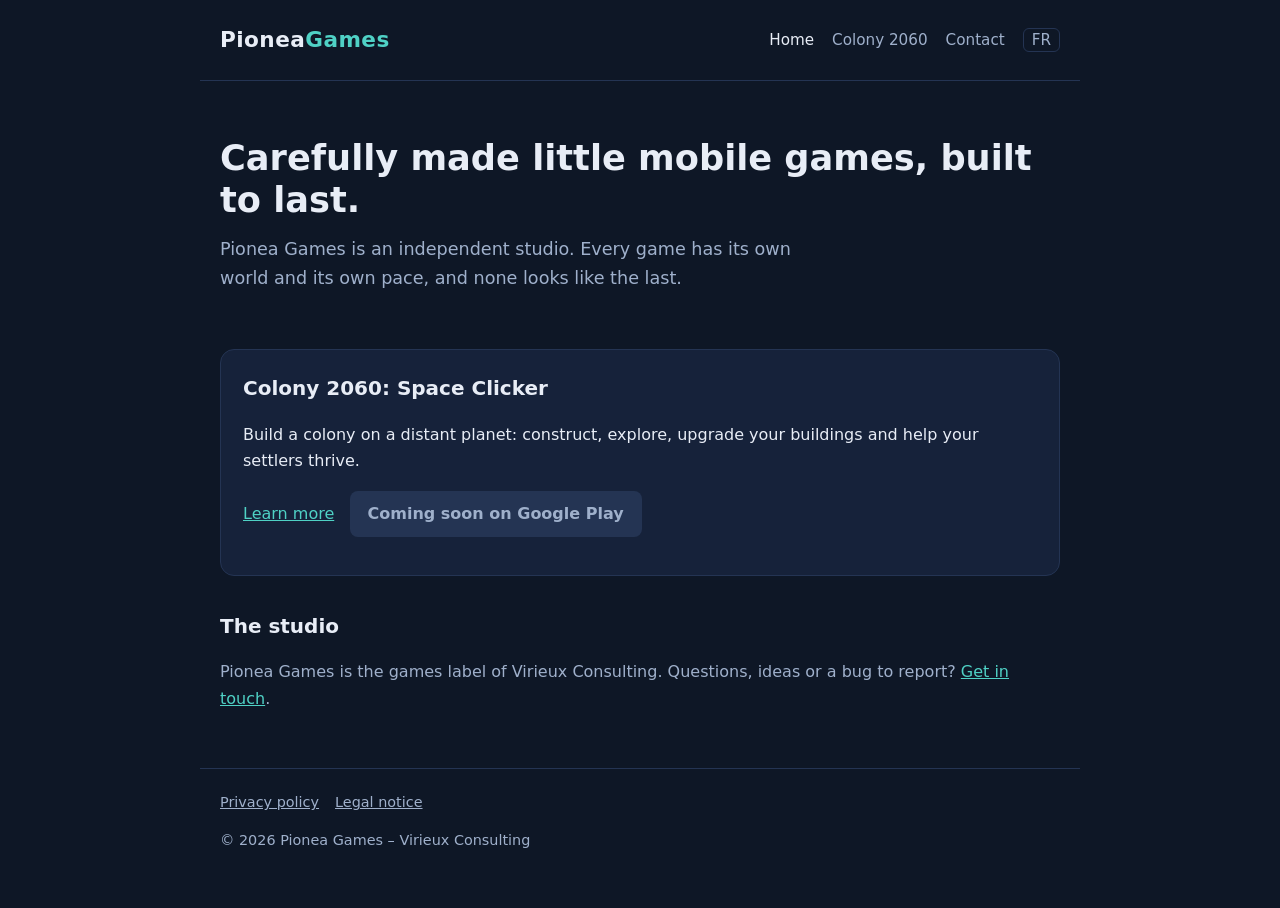
==== en/index.html @ 82339b9e "Add files via upload" ====
<!DOCTYPE html>
<html lang="en">
<head>
<meta charset="utf-8">
<meta name="viewport" content="width=device-width,initial-scale=1">
<title>Pionea Games – Independent mobile games</title>
<meta name="description" content="Pionea Games, an independent mobile game studio published by Virieux Consulting.">
<link rel="stylesheet" href="/style.css">
<link rel="icon" href="/favicon.svg" type="image/svg+xml">
<link rel="alternate" hreflang="fr" href="https://pioneagames.com/">
</head>
<body>
<header>
<a class="brand" href="/en/">Pionea<span>Games</span></a>
<nav><a href="/en/" class=on>Home</a><a href="/en/colony-2060.html">Colony 2060</a><a href="/en/contact.html">Contact</a><a class="lang" href="/">FR</a></nav>
</header>
<main>

<section class="hero">
<h1>Carefully made little mobile games, built to last.</h1>
<p>Pionea Games is an independent studio. Every game has its own world and its own pace, and none looks like the last.</p>
</section>
<section class="card">
<h2>Colony 2060: Space Clicker</h2>
<p>Build a colony on a distant planet: construct, explore, upgrade your buildings and help your settlers thrive.</p>
<p><a href="/en/colony-2060.html">Learn more</a> &nbsp; <span class="btn off">Coming soon on Google Play</span></p>
</section>
<section>
<h2>The studio</h2>
<p class="muted">Pionea Games is the games label of Virieux Consulting. Questions, ideas or a bug to report? <a href="/en/contact.html">Get in touch</a>.</p>
</section>
</main>
<footer>
<a href="/en/privacy.html">Privacy policy</a><a href="/en/legal.html">Legal notice</a>
<p>© 2026 Pionea Games – Virieux Consulting</p>
</footer>
</body>
</html>
---- style.css ----
:root{--bg:#0e1726;--card:#16223a;--text:#e8edf6;--muted:#9fb0cb;--accent:#4fd1c5;--line:#243453}
*{box-sizing:border-box}
html{scroll-behavior:smooth}
body{margin:0;font-family:system-ui,-apple-system,"Segoe UI",Roboto,sans-serif;background:var(--bg);color:var(--text);line-height:1.65}
a{color:var(--accent)}
header,main,footer{max-width:880px;margin:0 auto;padding:0 20px}
header{display:flex;flex-wrap:wrap;align-items:center;justify-content:space-between;gap:12px;padding-top:22px;padding-bottom:22px;border-bottom:1px solid var(--line)}
.brand{font-weight:700;font-size:1.35rem;letter-spacing:.02em;color:var(--text);text-decoration:none}
.brand span{color:var(--accent)}
nav a{margin-left:18px;text-decoration:none;color:var(--muted);font-size:.95rem}
nav a:hover,nav a.on{color:var(--text)}
.lang{border:1px solid var(--line);border-radius:6px;padding:2px 8px}
.hero{padding:56px 0 28px}
.hero h1{font-size:2.2rem;line-height:1.2;margin:0 0 14px}
.hero p{color:var(--muted);font-size:1.1rem;max-width:620px;margin:0}
.card{background:var(--card);border:1px solid var(--line);border-radius:14px;padding:22px;margin:28px 0}
.card h2,.card h3{margin-top:0}
.btn{display:inline-block;background:var(--accent);color:#06222a;font-weight:600;border-radius:8px;padding:10px 18px;text-decoration:none}
.btn.off{background:var(--line);color:var(--muted);cursor:default}
h1.page{font-size:1.9rem;margin:44px 0 6px}
h2{margin-top:34px;font-size:1.25rem}
.muted{color:var(--muted)}
ul{padding-left:20px}
footer{border-top:1px solid var(--line);margin-top:56px;padding-top:22px;padding-bottom:40px;color:var(--muted);font-size:.9rem}
footer a{color:var(--muted);margin-right:16px}
table{border-collapse:collapse;width:100%}
td{padding:8px 10px;border-bottom:1px solid var(--line);vertical-align:top}
td:first-child{color:var(--muted);width:38%}
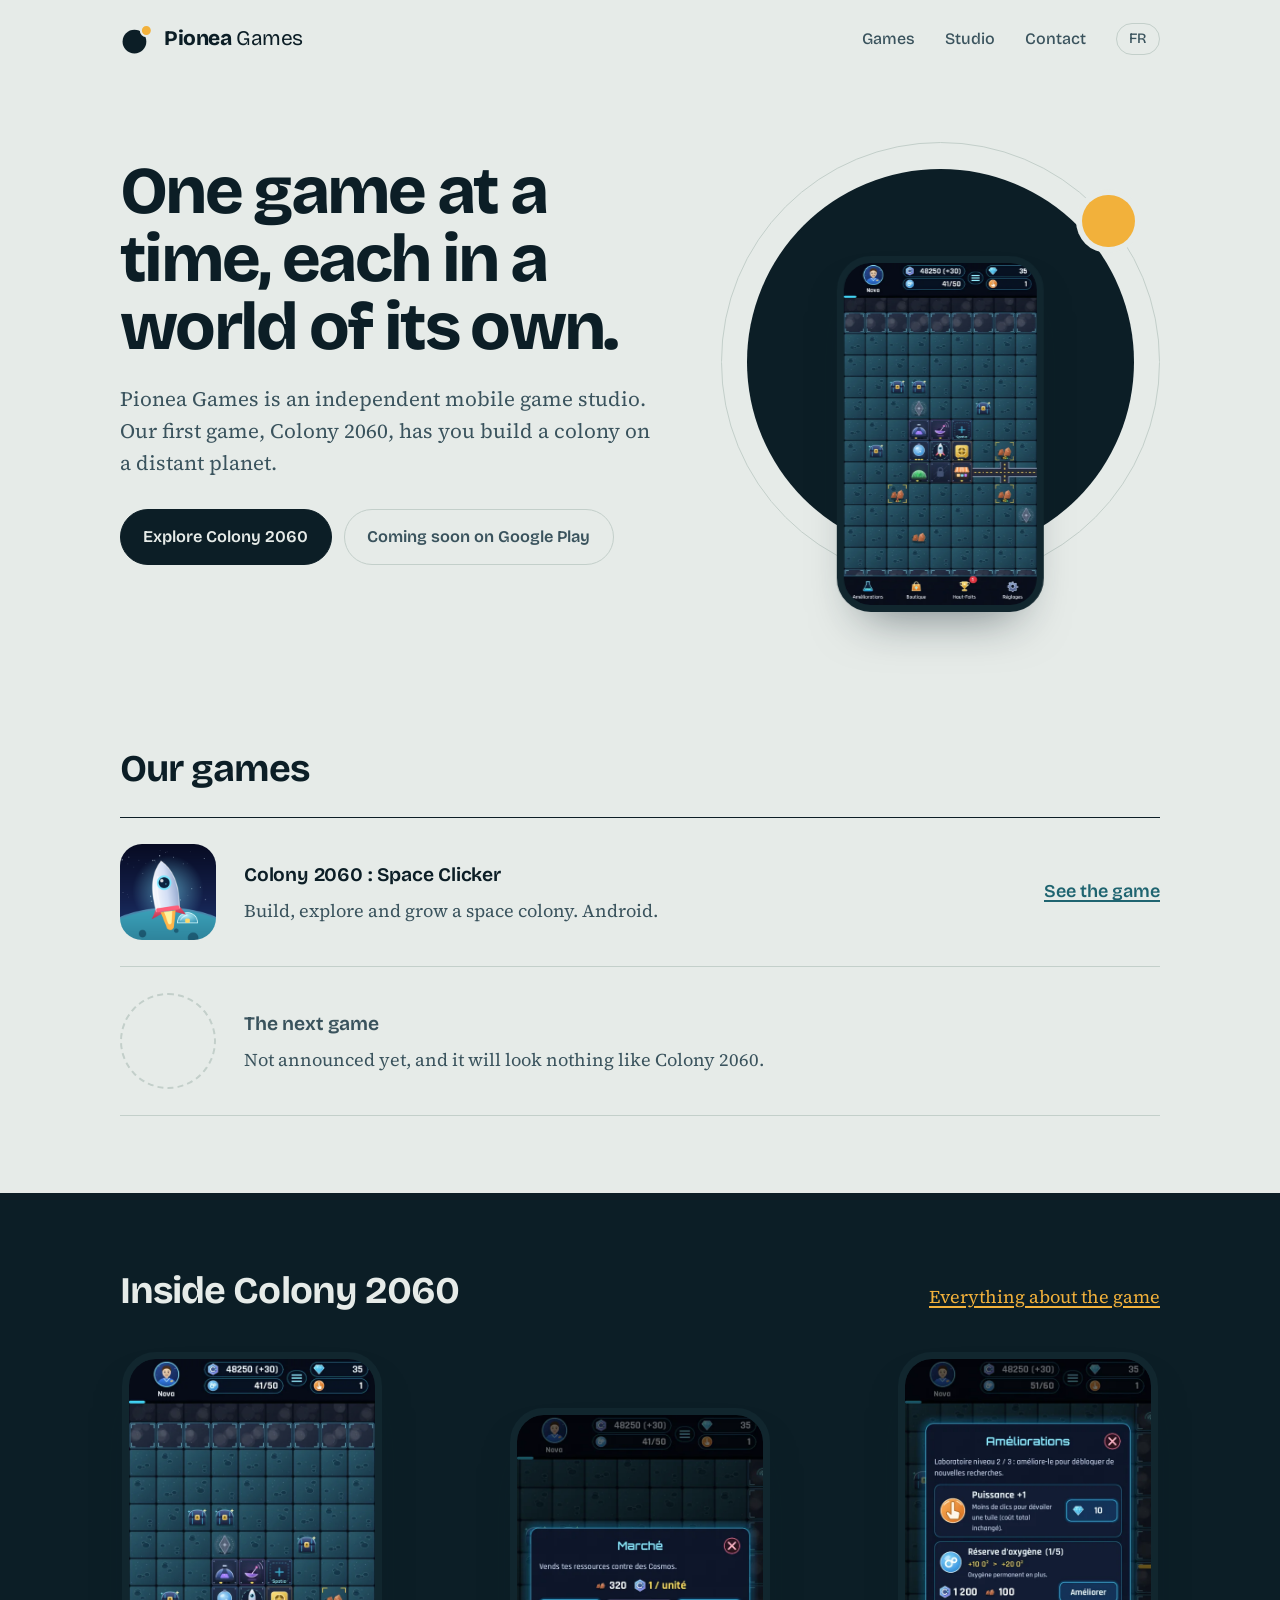
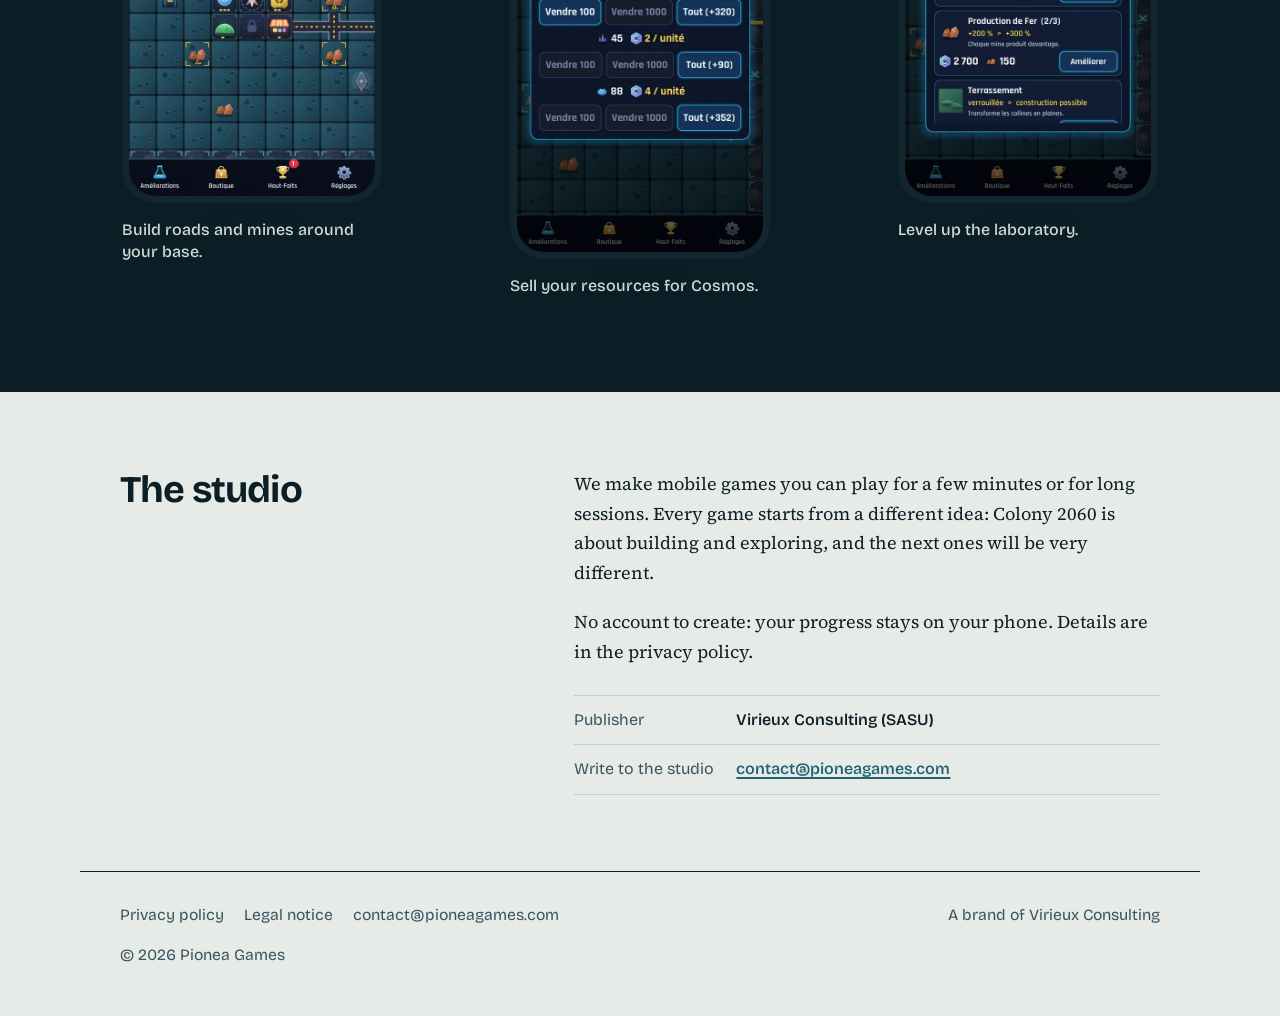
==== commit bcdd37bb: "Add files via upload" ====
--- a/en/index.html
+++ b/en/index.html
@@ -5,34 +5,89 @@
 <meta name="viewport" content="width=device-width,initial-scale=1">
 <title>Pionea Games – Independent mobile games</title>
 <meta name="description" content="Pionea Games, an independent mobile game studio published by Virieux Consulting.">
+<meta name="theme-color" content="#E6EBE8">
+<link rel="canonical" href="https://pioneagames.com/en/">
+<link rel="alternate" hreflang="en" href="https://pioneagames.com/en/">
+<link rel="alternate" hreflang="fr" href="https://pioneagames.com/">
+<meta property="og:title" content="Pionea Games – Independent mobile games">
+<meta property="og:description" content="Pionea Games, an independent mobile game studio published by Virieux Consulting.">
+<meta property="og:type" content="website">
+<meta property="og:url" content="https://pioneagames.com/en/">
+<link rel="preload" href="/assets/fonts/bricolage.woff2" as="font" type="font/woff2" crossorigin>
 <link rel="stylesheet" href="/style.css">
 <link rel="icon" href="/favicon.svg" type="image/svg+xml">
-<link rel="alternate" hreflang="fr" href="https://pioneagames.com/">
 </head>
 <body>
-<header>
-<a class="brand" href="/en/">Pionea<span>Games</span></a>
-<nav><a href="/en/" class=on>Home</a><a href="/en/colony-2060.html">Colony 2060</a><a href="/en/contact.html">Contact</a><a class="lang" href="/">FR</a></nav>
+<a class="skip" href="#main">Skip to content</a>
+<header class="wrap top">
+<a class="brand" href="/en/" aria-label="Pionea Games"><svg class="mark" viewBox="0 0 40 40" aria-hidden="true"><circle cx="17" cy="23" r="14" fill="#0C1E26"/><circle cx="31" cy="10" r="6.5" fill="#F2B13B" stroke="#E6EBE8" stroke-width="2.5"/></svg><span><b>Pionea</b> Games</span></a>
+<nav aria-label="Navigation">
+<a href="/en/#jeux">Games</a>
+<a href="/en/#studio">Studio</a>
+<a href="/en/contact.html">Contact</a>
+<a class="lang" href="/" hreflang="fr" lang="fr">FR</a>
+</nav>
 </header>
-<main>
+<main id="main">
 
-<section class="hero">
-<h1>Carefully made little mobile games, built to last.</h1>
-<p>Pionea Games is an independent studio. Every game has its own world and its own pace, and none looks like the last.</p>
+<div class="wrap">
+<div class="hero">
+<div>
+<h1 class="big">One game at a time, each in a world of its own.</h1>
+<p class="lead">Pionea Games is an independent mobile game studio. Our first game, Colony 2060, has you build a colony on a distant planet.</p>
+<div class="btns"><a class="btn" href="/en/colony-2060.html">Explore Colony 2060</a><span class="btn soon">Coming soon on Google Play</span></div>
+</div>
+<div class="world" aria-hidden="false">
+<span class="planet"></span><span class="orbit"></span><span class="moon"></span>
+<figure class="phone "><img src="/assets/img/map.webp" width="540" height="960" alt="Colony 2060: the base, roads and deposits seen from above" decoding="async"></figure>
+</div>
+</div>
+
+<section id="jeux">
+<div class="head"><h2>Our games</h2></div>
+<div class="rows">
+<div class="row">
+<img class="ico" src="/assets/img/colony2060-icon.png" width="96" height="96" alt="" loading="lazy">
+<div><h3>Colony 2060 : Space Clicker</h3><p>Build, explore and grow a space colony. Android.</p></div>
+<a class="go" href="/en/colony-2060.html">See the game</a>
+</div>
+<div class="row next">
+<span class="disc" aria-hidden="true"></span>
+<div><h3>The next game</h3><p>Not announced yet, and it will look nothing like Colony 2060.</p></div>
+</div>
+</div>
 </section>
-<section class="card">
-<h2>Colony 2060: Space Clicker</h2>
-<p>Build a colony on a distant planet: construct, explore, upgrade your buildings and help your settlers thrive.</p>
-<p><a href="/en/colony-2060.html">Learn more</a> &nbsp; <span class="btn off">Coming soon on Google Play</span></p>
+</div>
+
+<div class="band">
+<section class="wrap" style="padding-block:clamp(44px,6vw,84px)">
+<div class="head"><h2>Inside Colony 2060</h2><a href="/en/colony-2060.html">Everything about the game</a></div>
+<div class="shots">
+<figure class="item"><figure class="phone "><img src="/assets/img/map.webp" width="540" height="960" alt="Colony 2060: the base, roads and deposits seen from above" loading=lazy decoding="async"></figure><figcaption>Build roads and mines around your base.</figcaption></figure><figure class="item"><figure class="phone "><img src="/assets/img/market.webp" width="540" height="960" alt="Colony 2060: the market where you sell resources" loading=lazy decoding="async"></figure><figcaption>Sell your resources for Cosmos.</figcaption></figure><figure class="item"><figure class="phone "><img src="/assets/img/upg.webp" width="540" height="960" alt="Colony 2060: the upgrades laboratory" loading=lazy decoding="async"></figure><figcaption>Level up the laboratory.</figcaption></figure>
+</div>
 </section>
-<section>
+</div>
+
+<div class="wrap">
+<section id="studio" class="studio">
 <h2>The studio</h2>
-<p class="muted">Pionea Games is the games label of Virieux Consulting. Questions, ideas or a bug to report? <a href="/en/contact.html">Get in touch</a>.</p>
+<div>
+<p>We make mobile games you can play for a few minutes or for long sessions. Every game starts from a different idea: Colony 2060 is about building and exploring, and the next ones will be very different.</p>
+<p>No account to create: your progress stays on your phone. Details are in the privacy policy.</p>
+<dl class="facts">
+<div><dt>Publisher</dt><dd>Virieux Consulting (SASU)</dd></div>
+<div><dt>Write to the studio</dt><dd><a href="mailto:contact@pioneagames.com">contact@pioneagames.com</a></dd></div>
+</dl>
+</div>
 </section>
+</div>
 </main>
-<footer>
-<a href="/en/privacy.html">Privacy policy</a><a href="/en/legal.html">Legal notice</a>
-<p>© 2026 Pionea Games – Virieux Consulting</p>
+<footer class="wrap">
+<div class="cols">
+<div><a href="/en/privacy.html">Privacy policy</a><a href="/en/legal.html">Legal notice</a><a href="mailto:contact@pioneagames.com">contact@pioneagames.com</a></div>
+<div>A brand of Virieux Consulting</div>
+</div>
+<p>© 2026 Pionea Games</p>
 </footer>
 </body>
 </html>
--- a/style.css
+++ b/style.css
@@ -1,29 +1,123 @@
 
-:root{--bg:#0e1726;--card:#16223a;--text:#e8edf6;--muted:#9fb0cb;--accent:#4fd1c5;--line:#243453}
+@font-face{font-family:"Bricolage";src:url(/assets/fonts/bricolage.woff2) format("woff2");font-weight:200 800;font-display:swap}
+@font-face{font-family:"Source Serif";src:url(/assets/fonts/sourceserif.woff2) format("woff2");font-weight:200 900;font-display:swap}
+:root{
+  --regolith:#E6EBE8; --paper:#F2F5F3; --basalt:#0C1E26; --lagoon:#1F6470;
+  --beacon:#F2B13B; --mist:#C3CFCA; --soft:#3A535D;
+  --sans:"Bricolage",system-ui,-apple-system,"Segoe UI",Roboto,sans-serif;
+  --serif:"Source Serif",Georgia,"Times New Roman",serif;
+  --gut:clamp(20px,4vw,40px);
+}
 *{box-sizing:border-box}
 html{scroll-behavior:smooth}
-body{margin:0;font-family:system-ui,-apple-system,"Segoe UI",Roboto,sans-serif;background:var(--bg);color:var(--text);line-height:1.65}
-a{color:var(--accent)}
-header,main,footer{max-width:880px;margin:0 auto;padding:0 20px}
-header{display:flex;flex-wrap:wrap;align-items:center;justify-content:space-between;gap:12px;padding-top:22px;padding-bottom:22px;border-bottom:1px solid var(--line)}
-.brand{font-weight:700;font-size:1.35rem;letter-spacing:.02em;color:var(--text);text-decoration:none}
-.brand span{color:var(--accent)}
-nav a{margin-left:18px;text-decoration:none;color:var(--muted);font-size:.95rem}
-nav a:hover,nav a.on{color:var(--text)}
-.lang{border:1px solid var(--line);border-radius:6px;padding:2px 8px}
-.hero{padding:56px 0 28px}
-.hero h1{font-size:2.2rem;line-height:1.2;margin:0 0 14px}
-.hero p{color:var(--muted);font-size:1.1rem;max-width:620px;margin:0}
-.card{background:var(--card);border:1px solid var(--line);border-radius:14px;padding:22px;margin:28px 0}
-.card h2,.card h3{margin-top:0}
-.btn{display:inline-block;background:var(--accent);color:#06222a;font-weight:600;border-radius:8px;padding:10px 18px;text-decoration:none}
-.btn.off{background:var(--line);color:var(--muted);cursor:default}
-h1.page{font-size:1.9rem;margin:44px 0 6px}
-h2{margin-top:34px;font-size:1.25rem}
-.muted{color:var(--muted)}
-ul{padding-left:20px}
-footer{border-top:1px solid var(--line);margin-top:56px;padding-top:22px;padding-bottom:40px;color:var(--muted);font-size:.9rem}
-footer a{color:var(--muted);margin-right:16px}
-table{border-collapse:collapse;width:100%}
-td{padding:8px 10px;border-bottom:1px solid var(--line);vertical-align:top}
-td:first-child{color:var(--muted);width:38%}
+@media (prefers-reduced-motion:reduce){html{scroll-behavior:auto}*{animation:none!important;transition:none!important}}
+body{margin:0;background:var(--regolith);color:var(--basalt);font:400 1.125rem/1.65 var(--serif);-webkit-font-smoothing:antialiased}
+img{max-width:100%;height:auto;display:block}
+a{color:var(--lagoon);text-underline-offset:.18em;text-decoration-thickness:1.5px}
+a:hover{color:var(--basalt)}
+:focus-visible{outline:3px solid var(--lagoon);outline-offset:3px;border-radius:4px}
+.skip{position:absolute;left:-999px;top:8px;background:var(--basalt);color:var(--regolith);padding:8px 14px;border-radius:8px;z-index:9}
+.skip:focus{left:8px}
+.wrap{max-width:1120px;margin:0 auto;padding-inline:var(--gut)}
+
+/* en-tête */
+.top{display:flex;align-items:center;justify-content:space-between;gap:16px;padding-block:22px;font-family:var(--sans)}
+.brand{white-space:nowrap;display:flex;align-items:center;gap:10px;text-decoration:none;color:var(--basalt);font-size:1.3rem;letter-spacing:-.02em;font-weight:760}
+.brand b{font-weight:760}.brand span{font-weight:400}
+.brand .mark{width:34px;height:34px}
+.top nav{display:flex;align-items:center;gap:clamp(14px,3vw,30px);font-size:1rem;font-weight:500}
+.top nav a{color:var(--soft);text-decoration:none}
+.top nav a:hover,.top nav a[aria-current]{color:var(--basalt)}
+.top nav a[aria-current]{text-decoration:underline;text-decoration-thickness:2px;text-underline-offset:.4em}
+.top nav .lang{border:1.5px solid var(--mist);border-radius:999px;padding:3px 12px;font-size:.9rem}
+
+/* titres */
+h1,h2,h3{font-family:var(--sans);color:var(--basalt);margin:0}
+h1.big{font-size:clamp(2.4rem,5.2vw,4.4rem);line-height:1.02;letter-spacing:-.04em;font-weight:760;max-width:15ch;text-wrap:balance}
+h2{font-size:clamp(1.65rem,3vw,2.35rem);line-height:1.1;letter-spacing:-.025em;font-weight:700}
+h3{font-size:1.2rem;letter-spacing:-.01em;font-weight:650}
+.lead{font-size:clamp(1.15rem,1.6vw,1.35rem);line-height:1.55;max-width:34em;color:var(--soft);margin:22px 0 0}
+
+/* boutons */
+.btns{display:flex;flex-wrap:wrap;gap:12px;margin-top:30px;font-family:var(--sans)}
+.btn{display:inline-flex;align-items:center;padding:.85rem 1.4rem;border-radius:999px;font-weight:620;font-size:1.02rem;text-decoration:none;background:var(--basalt);color:var(--regolith);border:1.5px solid var(--basalt)}
+.btn:hover{background:var(--lagoon);border-color:var(--lagoon);color:#fff}
+.btn.soon{background:transparent;color:var(--soft);border-color:var(--mist);pointer-events:none}
+
+/* héros */
+.hero{display:grid;gap:clamp(28px,5vw,72px);align-items:center;padding-block:clamp(20px,5vw,64px) clamp(48px,7vw,96px)}
+@media (min-width:900px){.hero{grid-template-columns:1.1fr .9fr}}
+.world{position:relative;aspect-ratio:1/1;width:100%;max-width:540px;margin-inline:auto}
+.world .planet{position:absolute;inset:6%;border-radius:50%;background:var(--basalt)}
+.world .orbit{position:absolute;inset:0;border-radius:50%;border:1.5px solid var(--mist)}
+.world .moon{position:absolute;left:82.3%;top:11.9%;width:12%;aspect-ratio:1;border-radius:50%;background:var(--beacon);box-shadow:0 0 0 6px var(--regolith)}
+.world .phone{position:absolute;left:50%;bottom:-7%;width:47%;transform:translateX(-50%);animation:rise .9s cubic-bezier(.2,.7,.2,1) both}
+@keyframes rise{from{opacity:0;transform:translate(-50%,34px)}to{opacity:1;transform:translate(-50%,0)}}
+
+/* téléphone */
+.phone{margin:0;border:7px solid #11262e;border-radius:34px;background:#11262e;overflow:hidden;box-shadow:0 28px 50px -26px rgba(12,30,38,.55)}
+.phone img{width:100%;border-radius:26px}
+
+/* sections */
+section{padding-block:clamp(44px,6vw,84px)}
+.head{display:flex;flex-wrap:wrap;align-items:baseline;justify-content:space-between;gap:8px 24px;margin-bottom:28px}
+.rows{border-top:1.5px solid var(--basalt)}
+.row{display:grid;grid-template-columns:96px 1fr auto;gap:20px 28px;align-items:center;padding-block:26px;border-bottom:1.5px solid var(--mist)}
+.row .ico{width:96px;height:96px;border-radius:22px}
+.row p{margin:6px 0 0;color:var(--soft);max-width:36em}
+.row .go{font-family:var(--sans);font-weight:600}
+.row.next .disc{width:96px;height:96px;border-radius:50%;border:2px dashed var(--mist)}
+.row.next h3,.row.next p{color:var(--soft)}
+@media (max-width:640px){.row{grid-template-columns:72px 1fr}.row .ico,.row.next .disc{width:72px;height:72px;border-radius:18px}.row .go{grid-column:2}}
+
+/* bande sombre : captures */
+.band{background:var(--basalt);color:#CFDCD8}
+.band h2{color:var(--regolith)}
+.band a{color:var(--beacon)}.band :focus-visible{outline-color:var(--beacon)}
+.shots{display:flex;gap:clamp(16px,3vw,36px);overflow-x:auto;scroll-snap-type:x mandatory;padding:6px 2px 18px;margin-top:34px;-webkit-overflow-scrolling:touch}
+.shots figure.item{flex:0 0 min(62vw,250px);scroll-snap-align:start;margin:0}
+.shots figcaption{font-family:var(--sans);font-size:1rem;line-height:1.4;margin-top:16px;color:#CFDCD8;font-weight:500}
+@media (min-width:980px){.shots{overflow:visible;justify-content:space-between}.shots figure.item{flex:1 1 0;max-width:260px}.shots figure.item:nth-child(even){margin-top:56px}}
+
+/* studio */
+.studio{display:grid;gap:28px 64px}
+@media (min-width:900px){.studio{grid-template-columns:.8fr 1.2fr}}
+.studio p{margin:0 0 1.1em;max-width:36em}
+.facts{margin:28px 0 0;font-family:var(--sans);font-size:1rem}
+.facts div{display:grid;grid-template-columns:150px 1fr;gap:12px;padding-block:11px;border-top:1.5px solid var(--mist)}
+.facts div:last-child{border-bottom:1.5px solid var(--mist)}
+.facts dt{color:var(--soft)}.facts dd{margin:0;font-weight:560}
+
+/* fiche jeu */
+.gamehead{display:flex;align-items:center;gap:20px;margin-bottom:22px}
+.gamehead img{width:84px;height:84px;border-radius:20px}
+.defs{border-top:1.5px solid var(--basalt);margin:30px 0 0}
+.defs div{display:grid;gap:4px 28px;padding-block:20px;border-bottom:1.5px solid var(--mist)}
+@media (min-width:760px){.defs div{grid-template-columns:230px 1fr}}
+.defs dt{font-family:var(--sans);font-weight:650;font-size:1.15rem;letter-spacing:-.01em}
+.defs dd{margin:0;max-width:38em}
+.info{width:100%;border-collapse:collapse;font-family:var(--sans);font-size:1rem}
+.info td{padding:11px 0;border-top:1.5px solid var(--mist);vertical-align:top}
+.info tr:last-child td{border-bottom:1.5px solid var(--mist)}
+.info td:first-child{color:var(--soft);width:38%;padding-right:16px}
+
+/* contact */
+.mail{display:inline-block;font:700 clamp(1.5rem,5vw,3.2rem)/1.1 var(--sans);letter-spacing:-.03em;color:var(--basalt);text-decoration-thickness:3px;text-decoration-color:var(--beacon);text-underline-offset:.15em;margin:18px 0 8px;overflow-wrap:anywhere}
+.mail:hover{color:var(--lagoon)}
+
+/* pages de texte (confidentialité, mentions) */
+.prose{max-width:68ch}
+.prose h1.page{font:760 clamp(2rem,4.4vw,3.2rem)/1.05 var(--sans);letter-spacing:-.035em;margin:30px 0 10px}
+.prose h2{margin-top:2.2em;font-size:1.4rem}
+.prose p,.prose li{line-height:1.7}
+.prose .muted,.muted{color:var(--soft)}
+.prose table{width:100%;border-collapse:collapse;font-family:var(--sans);font-size:1rem;margin-top:12px}
+.prose td{padding:10px 0;border-top:1.5px solid var(--mist);vertical-align:top}
+.prose td:first-child{color:var(--soft);width:38%;padding-right:16px}
+
+/* pied */
+footer{border-top:1.5px solid var(--basalt);margin-top:clamp(40px,6vw,80px);padding-block:30px 48px;font-family:var(--sans);font-size:.98rem;color:var(--soft)}
+footer .cols{display:flex;flex-wrap:wrap;justify-content:space-between;gap:18px 40px}
+footer a{color:var(--soft);margin-right:20px;text-decoration:none}
+footer a:hover{color:var(--basalt);text-decoration:underline}
+footer p{margin:14px 0 0}
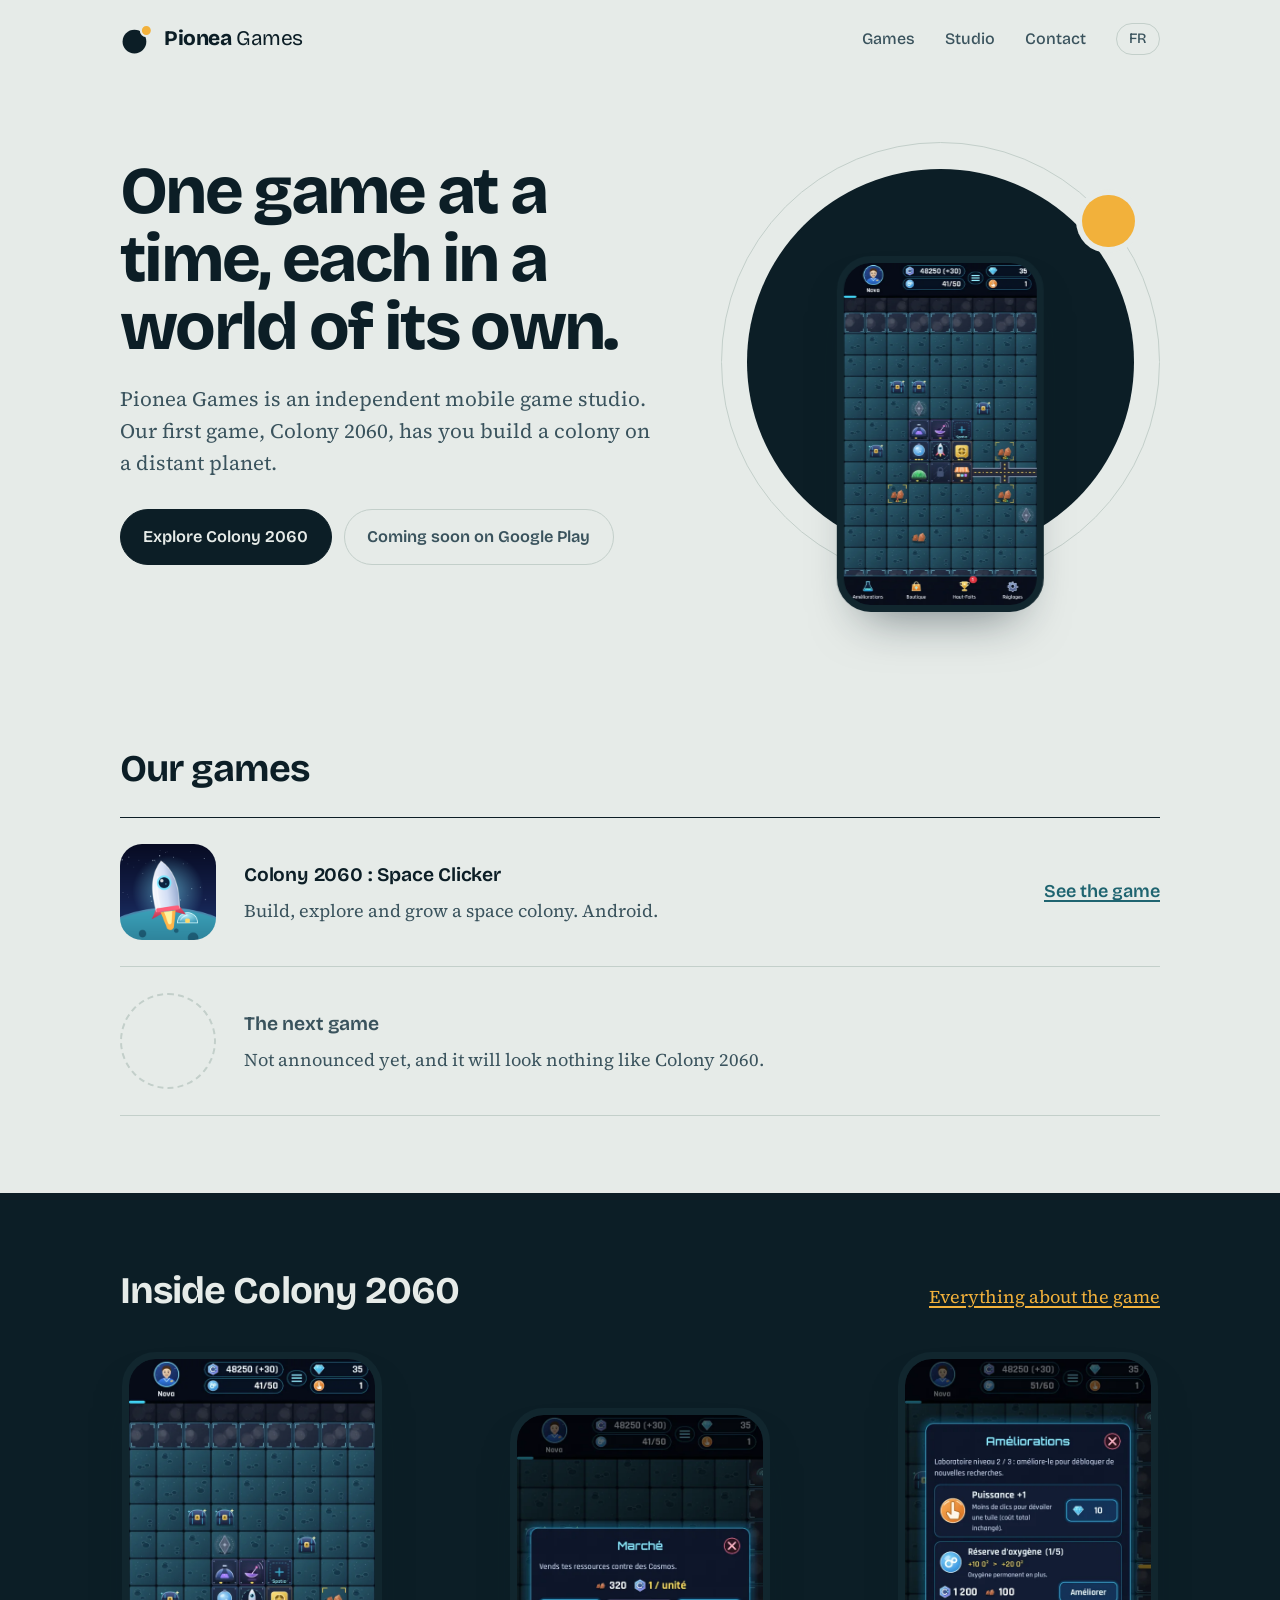
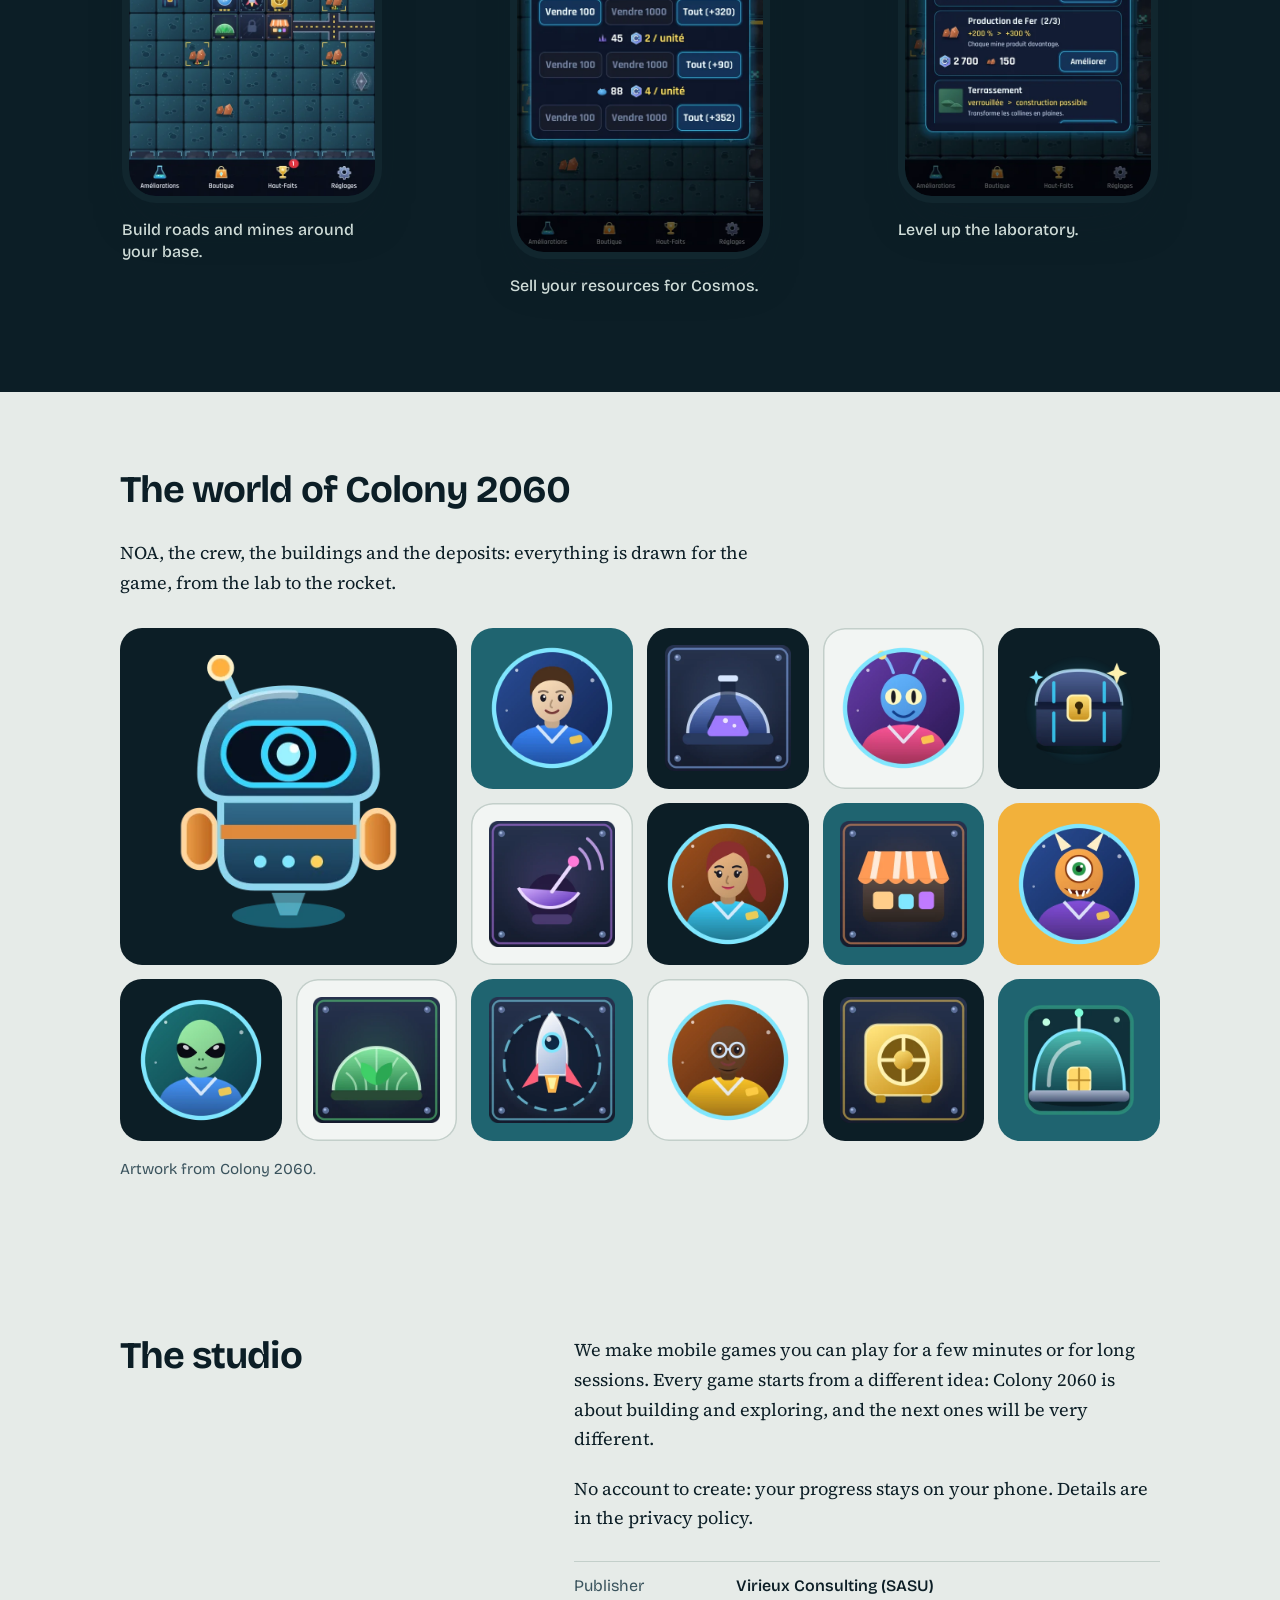
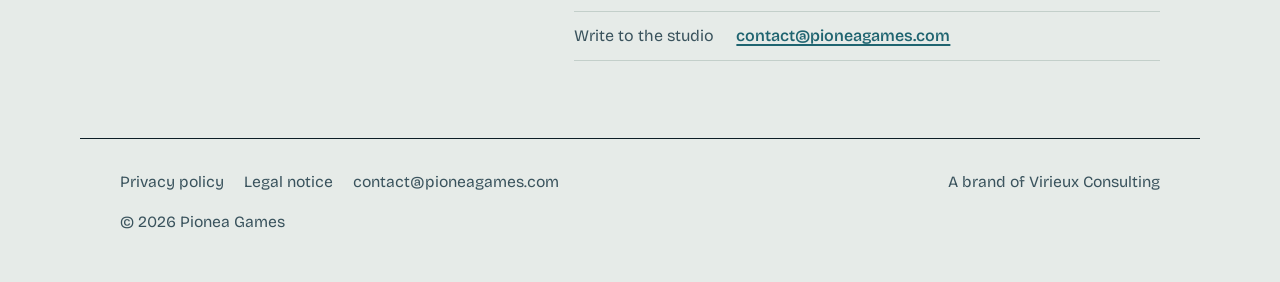
==== commit 7c5e26e4: "Add files via upload" ====
--- a/en/index.html
+++ b/en/index.html
@@ -69,6 +69,18 @@
 </div>
 
 <div class="wrap">
+<section aria-labelledby="univers">
+<div class="head"><h2 id="univers">The world of Colony 2060</h2></div>
+<p style="max-width:36em;margin:0">NOA, the crew, the buildings and the deposits: everything is drawn for the game, from the lab to the rocket.</p>
+<div class="mosaic">
+<div class="tile big"><img src="/assets/art/noa.webp" width="320" height="320" alt="NOA, the colony assistant" loading="lazy" decoding="async"></div>
+<div class="tile t2"><img src="/assets/art/avatar_0.webp" width="320" height="320" alt="" loading="lazy" decoding="async"></div><div class="tile t1"><img src="/assets/art/b_lab.webp" width="320" height="320" alt="" loading="lazy" decoding="async"></div><div class="tile t3"><img src="/assets/art/avatar_9.webp" width="320" height="320" alt="" loading="lazy" decoding="async"></div><div class="tile t1"><img src="/assets/art/chest.webp" width="320" height="320" alt="" loading="lazy" decoding="async"></div><div class="tile t3"><img src="/assets/art/b_radar.webp" width="320" height="320" alt="" loading="lazy" decoding="async"></div><div class="tile t1"><img src="/assets/art/avatar_5.webp" width="320" height="320" alt="" loading="lazy" decoding="async"></div><div class="tile t2"><img src="/assets/art/b_market.webp" width="320" height="320" alt="" loading="lazy" decoding="async"></div><div class="tile t4"><img src="/assets/art/avatar_11.webp" width="320" height="320" alt="" loading="lazy" decoding="async"></div><div class="tile t1"><img src="/assets/art/avatar_8.webp" width="320" height="320" alt="" loading="lazy" decoding="async"></div><div class="tile t3"><img src="/assets/art/b_greenhouse.webp" width="320" height="320" alt="" loading="lazy" decoding="async"></div><div class="tile t2"><img src="/assets/art/rocket.webp" width="320" height="320" alt="" loading="lazy" decoding="async"></div><div class="tile t3"><img src="/assets/art/avatar_3.webp" width="320" height="320" alt="" loading="lazy" decoding="async"></div><div class="tile t1"><img src="/assets/art/b_bank.webp" width="320" height="320" alt="" loading="lazy" decoding="async"></div><div class="tile t2"><img src="/assets/art/camp.webp" width="320" height="320" alt="" loading="lazy" decoding="async"></div>
+</div>
+<p class="credit">Artwork from Colony 2060.</p>
+</section>
+</div>
+
+<div class="wrap">
 <section id="studio" class="studio">
 <h2>The studio</h2>
 <div>
--- a/style.css
+++ b/style.css
@@ -79,6 +79,22 @@
 .shots figcaption{font-family:var(--sans);font-size:1rem;line-height:1.4;margin-top:16px;color:#CFDCD8;font-weight:500}
 @media (min-width:980px){.shots{overflow:visible;justify-content:space-between}.shots figure.item{flex:1 1 0;max-width:260px}.shots figure.item:nth-child(even){margin-top:56px}}
 
+/* mosaïque d'art */
+.mosaic{display:grid;grid-template-columns:repeat(4,1fr);gap:clamp(8px,1.4vw,14px);margin-top:30px}
+.mosaic .tile{aspect-ratio:1;border-radius:clamp(14px,2vw,22px);display:grid;place-items:center;overflow:hidden;background:var(--basalt)}
+.mosaic .tile img{width:78%;height:78%;object-fit:contain}
+.mosaic .big{grid-column:span 2;grid-row:span 2}
+.mosaic .big img{width:84%;height:84%}
+.mosaic .t2{background:var(--lagoon)}
+.mosaic .t3{background:var(--paper);box-shadow:inset 0 0 0 1.5px var(--mist)}
+.mosaic .t4{background:var(--beacon)}
+.mosaic .tile:nth-child(n+14){display:none}
+@media (min-width:760px){
+  .mosaic{grid-template-columns:repeat(6,1fr)}
+  .mosaic .tile:nth-child(n+14){display:grid}
+}
+.credit{font-family:var(--sans);font-size:.95rem;color:var(--soft);margin:16px 0 0}
+
 /* studio */
 .studio{display:grid;gap:28px 64px}
 @media (min-width:900px){.studio{grid-template-columns:.8fr 1.2fr}}
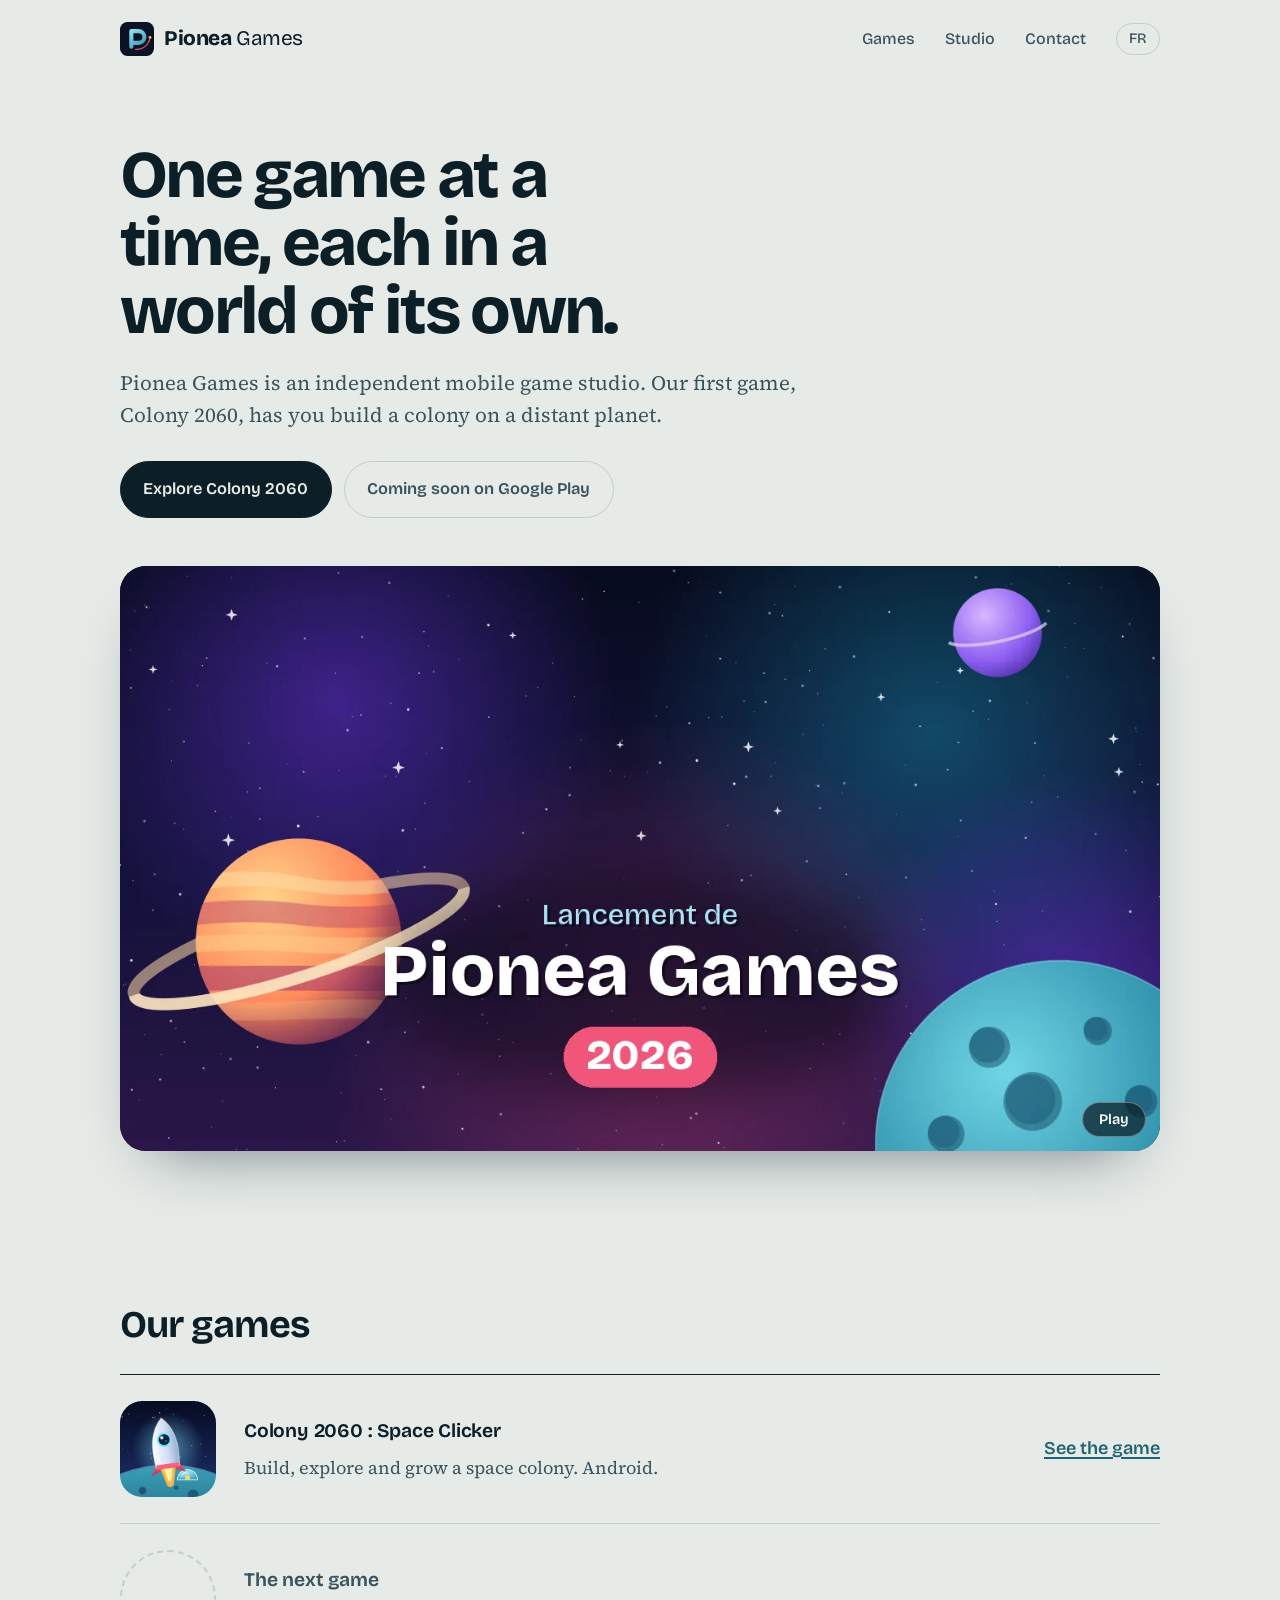
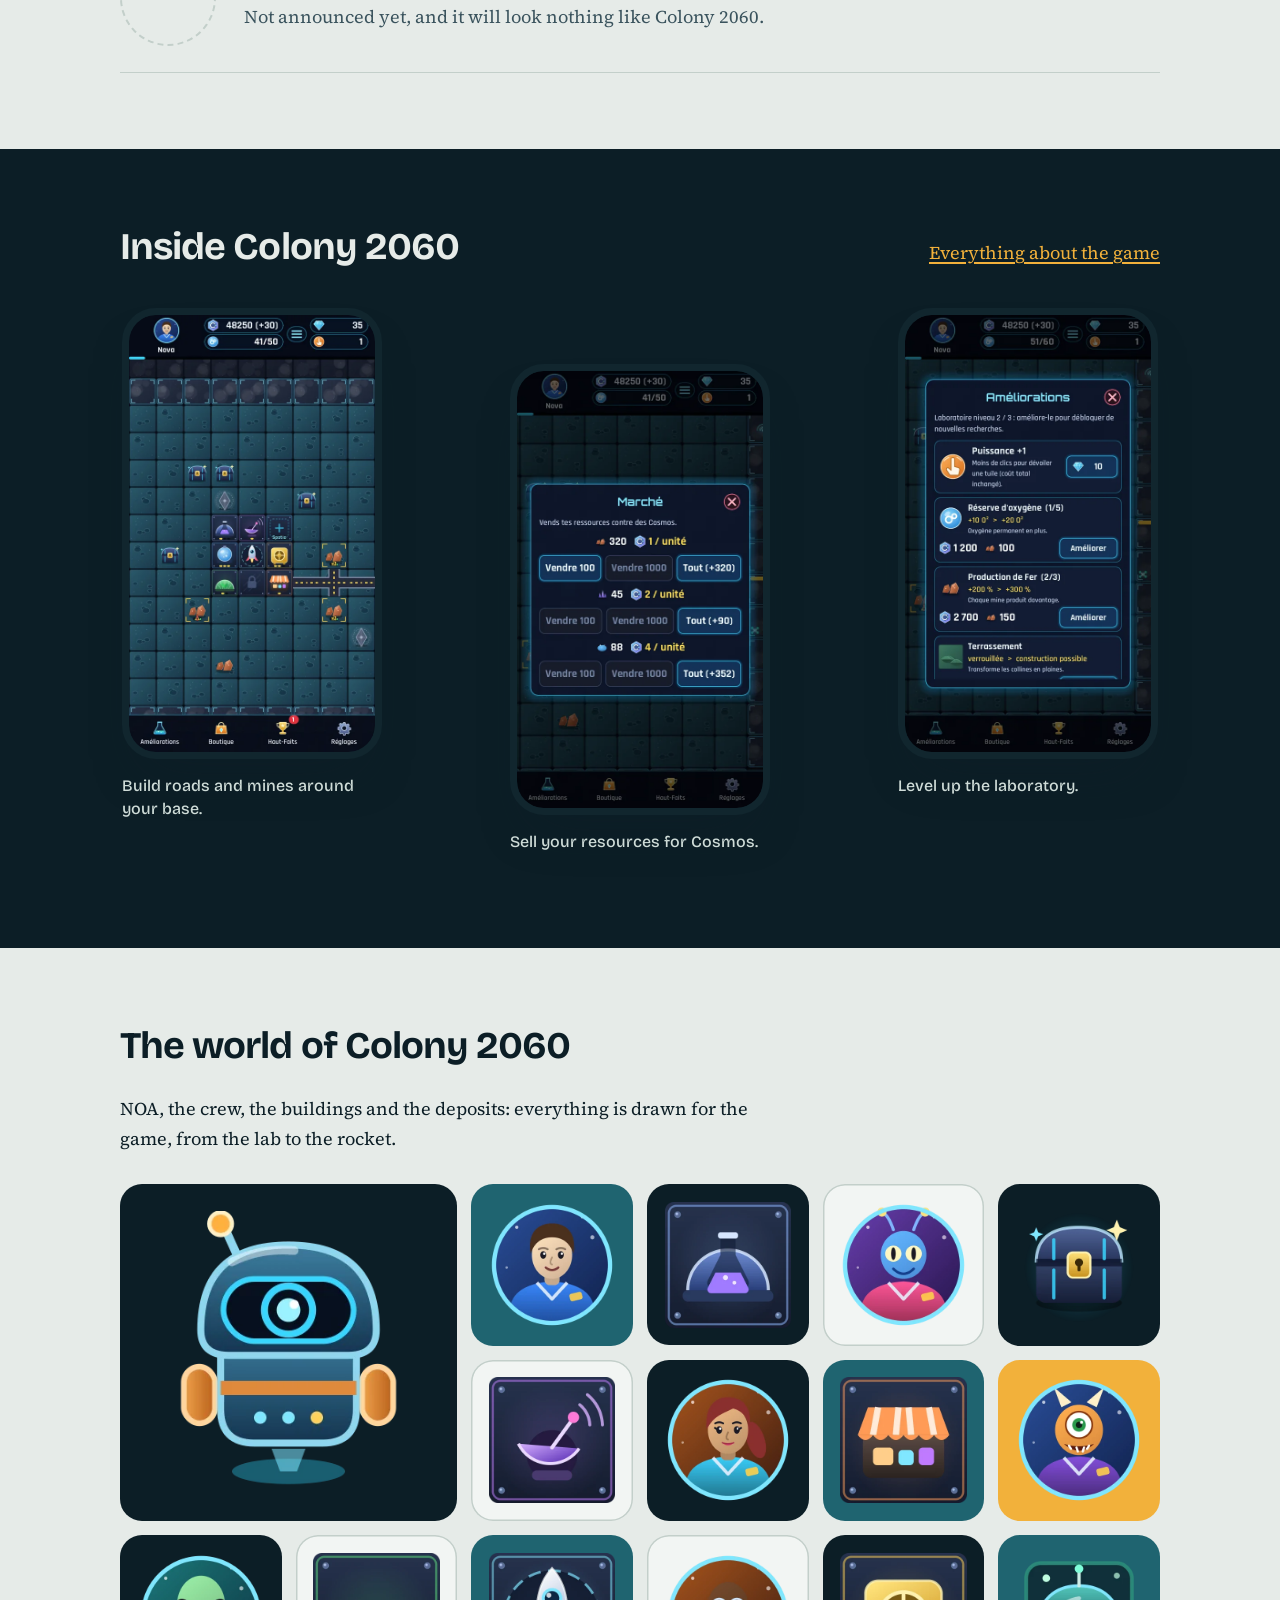
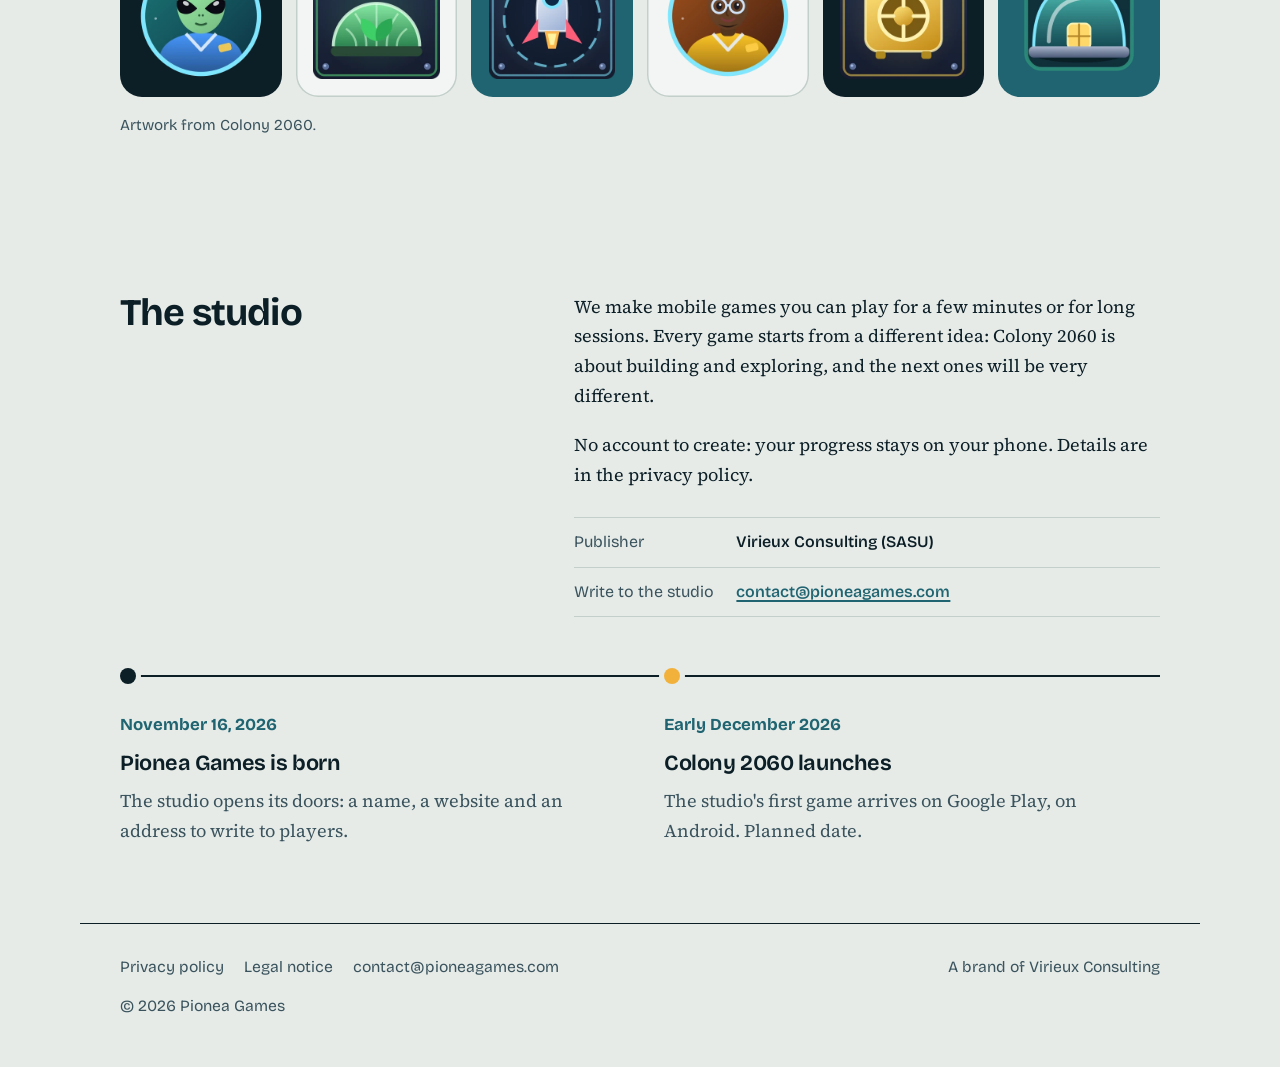
==== commit abff6657: "Add files via upload" ====
--- a/en/index.html
+++ b/en/index.html
@@ -20,7 +20,7 @@
 <body>
 <a class="skip" href="#main">Skip to content</a>
 <header class="wrap top">
-<a class="brand" href="/en/" aria-label="Pionea Games"><svg class="mark" viewBox="0 0 40 40" aria-hidden="true"><circle cx="17" cy="23" r="14" fill="#0C1E26"/><circle cx="31" cy="10" r="6.5" fill="#F2B13B" stroke="#E6EBE8" stroke-width="2.5"/></svg><span><b>Pionea</b> Games</span></a>
+<a class="brand" href="/en/" aria-label="Pionea Games"><svg class="mark" viewBox="0 0 512 512" aria-hidden="true"><defs><linearGradient id="pg" gradientUnits="userSpaceOnUse" x1="140" y1="100" x2="400" y2="420"><stop offset="0" stop-color="#9ae7f9"/><stop offset="1" stop-color="#2a86a3"/></linearGradient></defs><rect width="512" height="512" rx="112" fill="#0b1226"/><path d="M171 372V138H280a88 88 0 0 1 0 176H171" fill="none" stroke="url(#pg)" stroke-width="62" stroke-linecap="round" stroke-linejoin="round"/><path d="M232 410C330 424 430 360 452 240" fill="none" stroke="#f2557b" stroke-width="16" stroke-linecap="round"/><circle cx="452" cy="232" r="22" fill="#ffb547"/></svg><span><b>Pionea</b> Games</span></a>
 <nav aria-label="Navigation">
 <a href="/en/#jeux">Games</a>
 <a href="/en/#studio">Studio</a>
@@ -31,18 +31,28 @@
 <main id="main">
 
 <div class="wrap">
-<div class="hero">
-<div>
+<div class="hero1">
 <h1 class="big">One game at a time, each in a world of its own.</h1>
 <p class="lead">Pionea Games is an independent mobile game studio. Our first game, Colony 2060, has you build a colony on a distant planet.</p>
 <div class="btns"><a class="btn" href="/en/colony-2060.html">Explore Colony 2060</a><span class="btn soon">Coming soon on Google Play</span></div>
 </div>
-<div class="world" aria-hidden="false">
-<span class="planet"></span><span class="orbit"></span><span class="moon"></span>
-<figure class="phone "><img src="/assets/img/map.webp" width="540" height="960" alt="Colony 2060: the base, roads and deposits seen from above" decoding="async"></figure>
-</div>
+<figure class="film">
+<video id="film" autoplay muted loop playsinline preload="metadata" poster="/assets/video/pionea-lancement-poster.webp" width="1280" height="720" aria-label="Pionea Games launch film">
+<source src="/assets/video/pionea-lancement.mp4" type="video/mp4">
+</video>
+<button class="film-btn" id="film-btn" type="button" aria-pressed="false">Pause</button>
+</figure>
+<script>
+(function(){var v=document.getElementById("film"),b=document.getElementById("film-btn");if(!v||!b)return;
+var P="Pause",L="Play";
+function sync(){b.textContent=v.paused?L:P;b.setAttribute("aria-pressed",v.paused?"true":"false")}
+if(window.matchMedia&&matchMedia("(prefers-reduced-motion: reduce)").matches){v.removeAttribute("autoplay");v.pause()}
+b.addEventListener("click",function(){v.paused?v.play():v.pause()});
+v.addEventListener("play",sync);v.addEventListener("pause",sync);sync()})();
+</script>
 </div>
 
+<div class="wrap">
 <section id="jeux">
 <div class="head"><h2>Our games</h2></div>
 <div class="rows">
@@ -91,6 +101,14 @@
 <div><dt>Write to the studio</dt><dd><a href="mailto:contact@pioneagames.com">contact@pioneagames.com</a></dd></div>
 </dl>
 </div>
+<ol class="timeline" aria-label="Studio timeline">
+<li><time datetime="2026-11-16">November 16, 2026</time>
+<h3>Pionea Games is born</h3>
+<p>The studio opens its doors: a name, a website and an address to write to players.</p></li>
+<li class="soon"><time datetime="2026-12">Early December 2026</time>
+<h3>Colony 2060 launches</h3>
+<p>The studio's first game arrives on Google Play, on Android. Planned date.</p></li>
+</ol>
 </section>
 </div>
 </main>
--- a/style.css
+++ b/style.css
@@ -131,6 +131,26 @@
 .prose td{padding:10px 0;border-top:1.5px solid var(--mist);vertical-align:top}
 .prose td:first-child{color:var(--soft);width:38%;padding-right:16px}
 
+/* film d'ouverture */
+.hero1{padding-block:clamp(20px,5vw,64px) clamp(28px,4vw,48px)}
+.film{position:relative;margin:0 0 clamp(40px,6vw,80px);border-radius:clamp(14px,2.2vw,26px);overflow:hidden;background:var(--basalt);aspect-ratio:16/9;box-shadow:0 30px 60px -34px rgba(12,30,38,.6)}
+.film video{display:block;width:100%;height:100%;object-fit:cover}
+.film-btn{position:absolute;right:14px;bottom:14px;font:600 .9rem var(--sans);color:#fff;background:rgba(12,30,38,.72);border:1.5px solid rgba(255,255,255,.35);border-radius:999px;padding:.5rem 1rem;cursor:pointer}
+.film-btn:hover{background:rgba(12,30,38,.92)}
+
+/* frise du studio */
+.timeline{list-style:none;margin:18px 0 0;padding:0;grid-column:1/-1;font-family:var(--sans);display:grid;gap:30px;border-left:2px solid var(--basalt);padding-left:26px}
+.timeline li{position:relative}
+.timeline li::before{content:"";position:absolute;left:-35px;top:.3em;width:16px;height:16px;border-radius:50%;background:var(--basalt);box-shadow:0 0 0 5px var(--regolith)}
+.timeline li.soon::before{background:var(--beacon)}
+.timeline time{display:block;font-weight:700;font-size:1.05rem;color:var(--lagoon)}
+.timeline h3{margin:.35em 0 .2em;font-size:1.35rem;letter-spacing:-.02em}
+.timeline p{margin:0;color:var(--soft);max-width:26em;font-family:var(--serif)}
+@media (min-width:760px){
+  .timeline{grid-template-columns:repeat(2,1fr);gap:48px;border-left:0;padding-left:0;border-top:2px solid var(--basalt);padding-top:34px;margin-top:30px}
+  .timeline li::before{left:0;top:-43px}
+}
+
 /* pied */
 footer{border-top:1.5px solid var(--basalt);margin-top:clamp(40px,6vw,80px);padding-block:30px 48px;font-family:var(--sans);font-size:.98rem;color:var(--soft)}
 footer .cols{display:flex;flex-wrap:wrap;justify-content:space-between;gap:18px 40px}
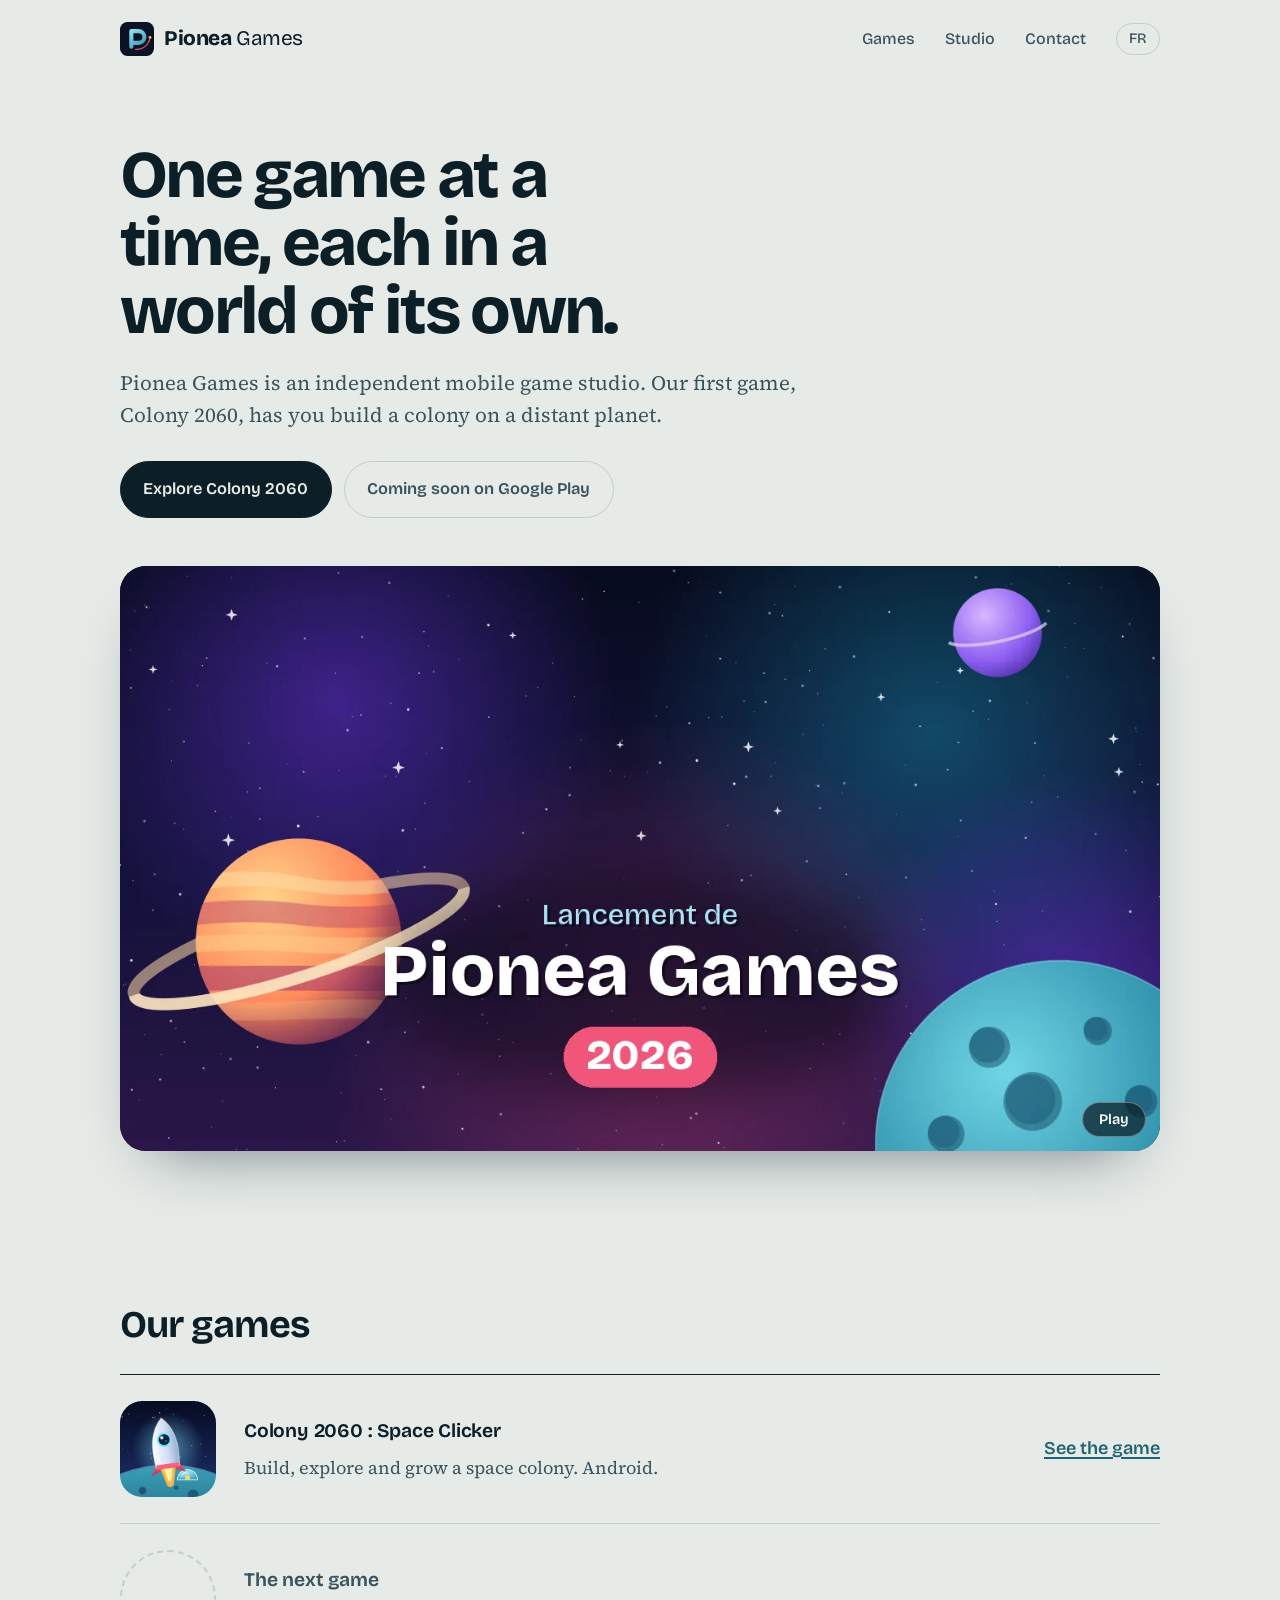
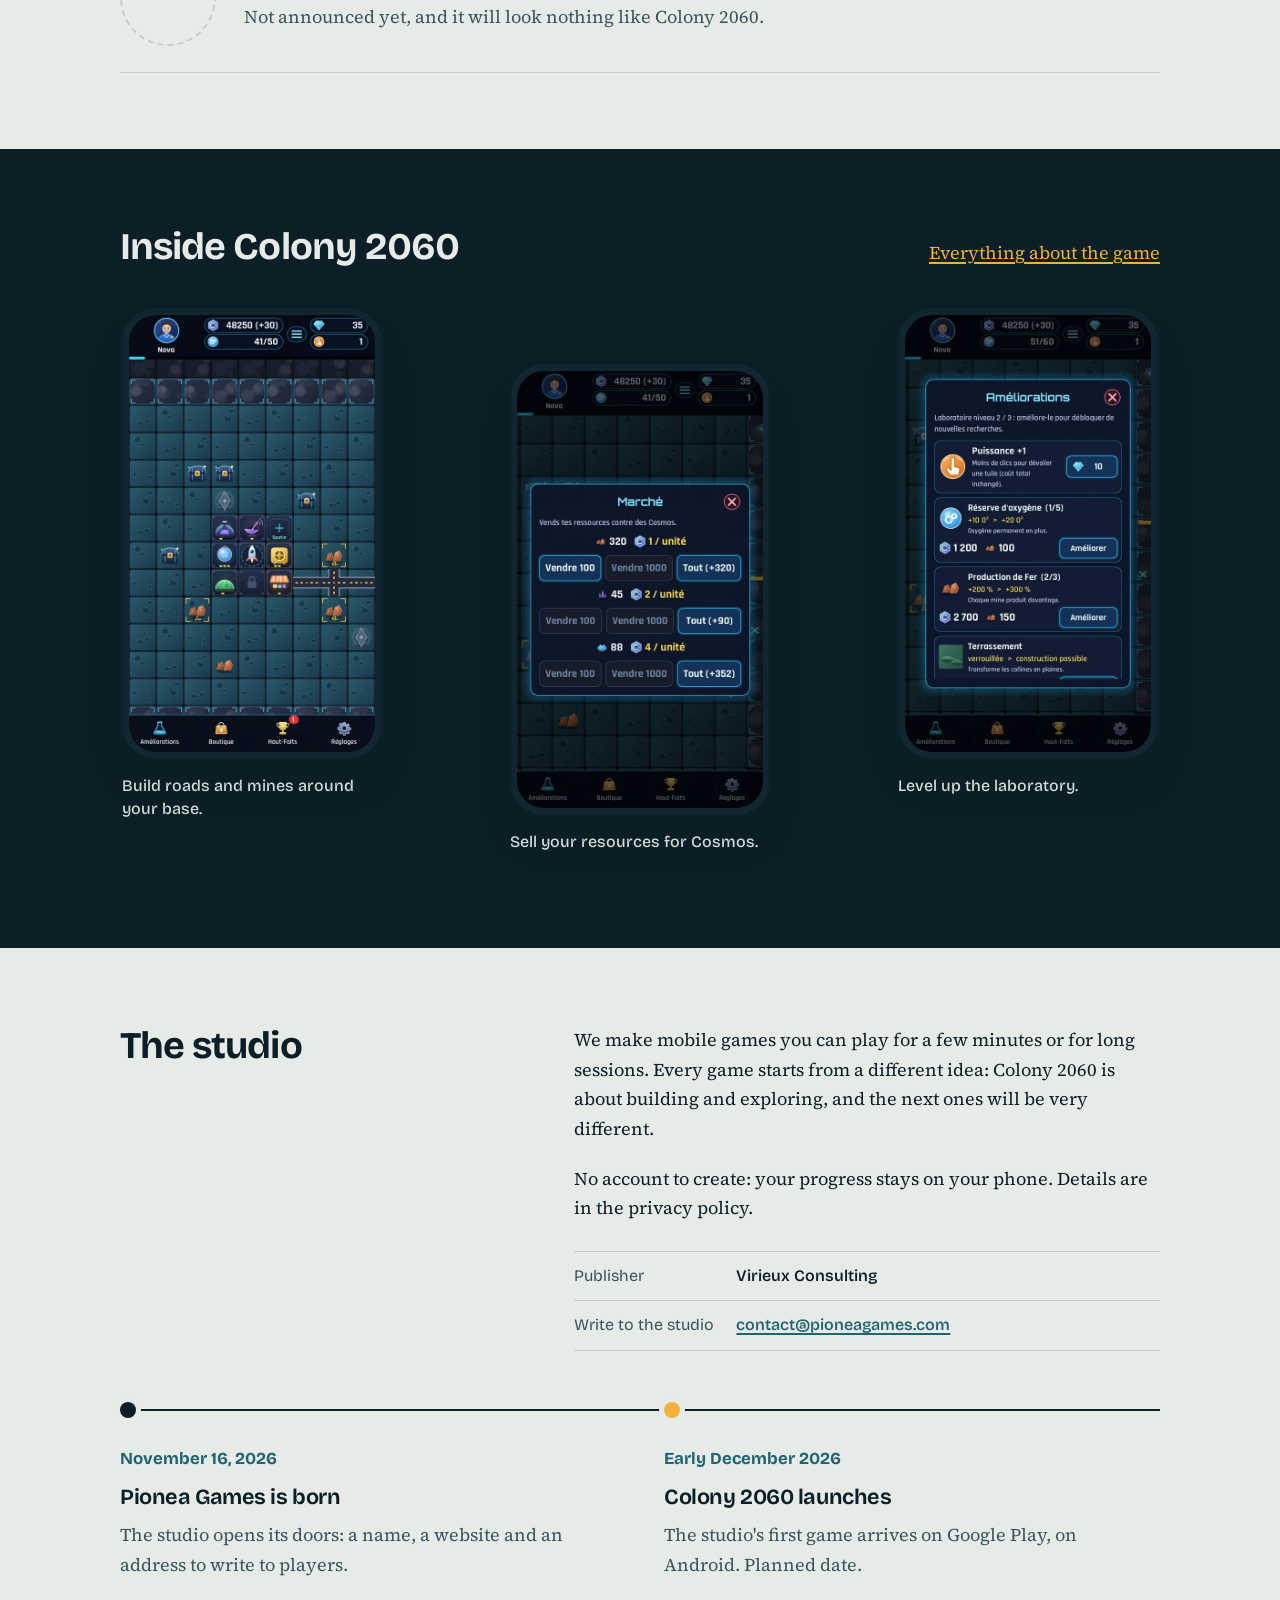
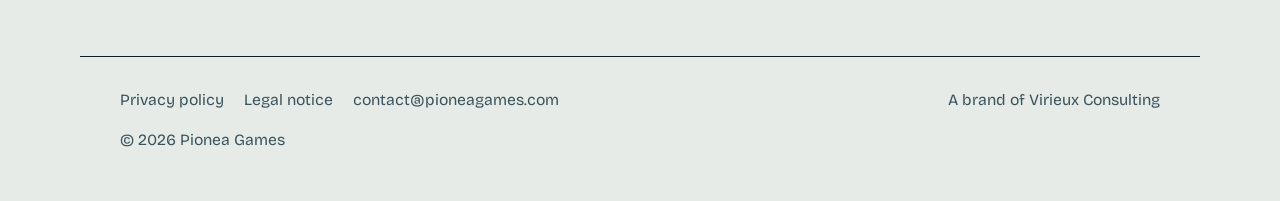
==== commit 20fef450: "Add files via upload" ====
--- a/en/index.html
+++ b/en/index.html
@@ -79,25 +79,13 @@
 </div>
 
 <div class="wrap">
-<section aria-labelledby="univers">
-<div class="head"><h2 id="univers">The world of Colony 2060</h2></div>
-<p style="max-width:36em;margin:0">NOA, the crew, the buildings and the deposits: everything is drawn for the game, from the lab to the rocket.</p>
-<div class="mosaic">
-<div class="tile big"><img src="/assets/art/noa.webp" width="320" height="320" alt="NOA, the colony assistant" loading="lazy" decoding="async"></div>
-<div class="tile t2"><img src="/assets/art/avatar_0.webp" width="320" height="320" alt="" loading="lazy" decoding="async"></div><div class="tile t1"><img src="/assets/art/b_lab.webp" width="320" height="320" alt="" loading="lazy" decoding="async"></div><div class="tile t3"><img src="/assets/art/avatar_9.webp" width="320" height="320" alt="" loading="lazy" decoding="async"></div><div class="tile t1"><img src="/assets/art/chest.webp" width="320" height="320" alt="" loading="lazy" decoding="async"></div><div class="tile t3"><img src="/assets/art/b_radar.webp" width="320" height="320" alt="" loading="lazy" decoding="async"></div><div class="tile t1"><img src="/assets/art/avatar_5.webp" width="320" height="320" alt="" loading="lazy" decoding="async"></div><div class="tile t2"><img src="/assets/art/b_market.webp" width="320" height="320" alt="" loading="lazy" decoding="async"></div><div class="tile t4"><img src="/assets/art/avatar_11.webp" width="320" height="320" alt="" loading="lazy" decoding="async"></div><div class="tile t1"><img src="/assets/art/avatar_8.webp" width="320" height="320" alt="" loading="lazy" decoding="async"></div><div class="tile t3"><img src="/assets/art/b_greenhouse.webp" width="320" height="320" alt="" loading="lazy" decoding="async"></div><div class="tile t2"><img src="/assets/art/rocket.webp" width="320" height="320" alt="" loading="lazy" decoding="async"></div><div class="tile t3"><img src="/assets/art/avatar_3.webp" width="320" height="320" alt="" loading="lazy" decoding="async"></div><div class="tile t1"><img src="/assets/art/b_bank.webp" width="320" height="320" alt="" loading="lazy" decoding="async"></div><div class="tile t2"><img src="/assets/art/camp.webp" width="320" height="320" alt="" loading="lazy" decoding="async"></div>
-</div>
-<p class="credit">Artwork from Colony 2060.</p>
-</section>
-</div>
-
-<div class="wrap">
 <section id="studio" class="studio">
 <h2>The studio</h2>
 <div>
 <p>We make mobile games you can play for a few minutes or for long sessions. Every game starts from a different idea: Colony 2060 is about building and exploring, and the next ones will be very different.</p>
 <p>No account to create: your progress stays on your phone. Details are in the privacy policy.</p>
 <dl class="facts">
-<div><dt>Publisher</dt><dd>Virieux Consulting (SASU)</dd></div>
+<div><dt>Publisher</dt><dd>Virieux Consulting</dd></div>
 <div><dt>Write to the studio</dt><dd><a href="mailto:contact@pioneagames.com">contact@pioneagames.com</a></dd></div>
 </dl>
 </div>
